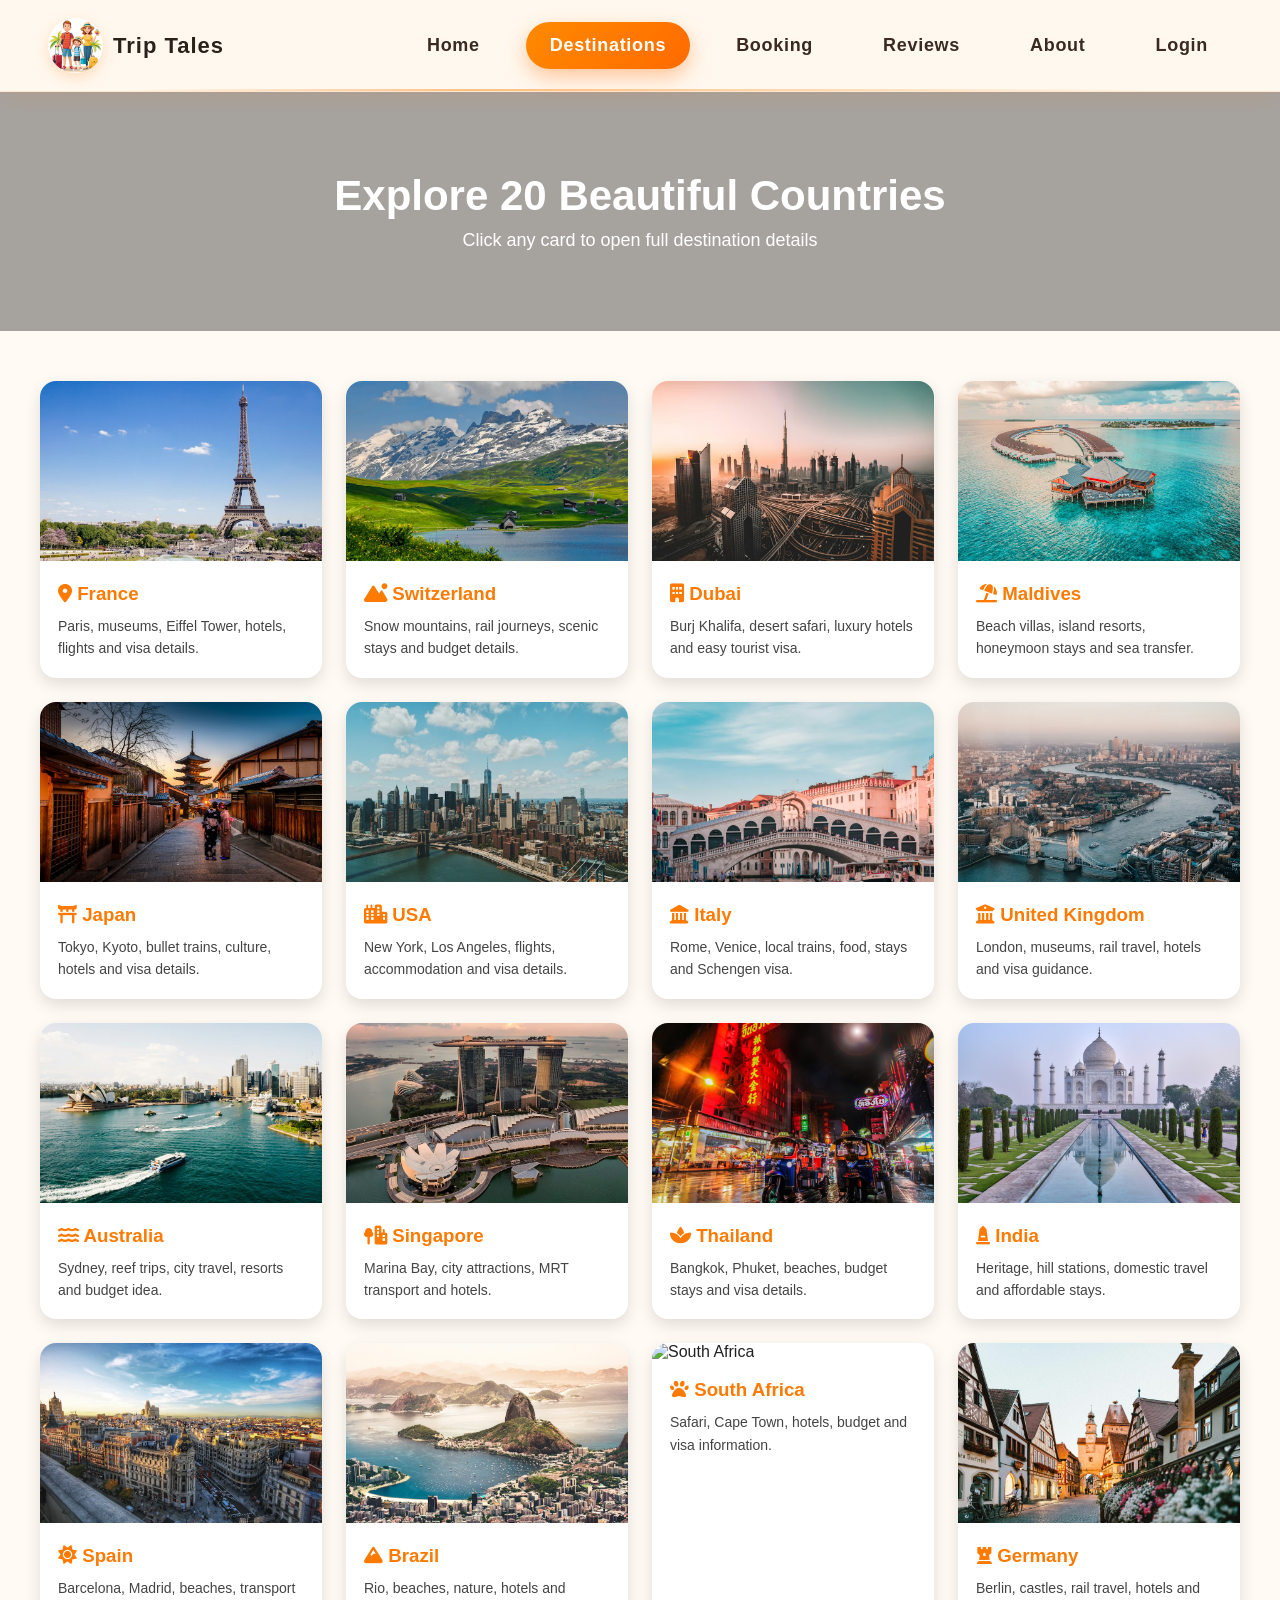
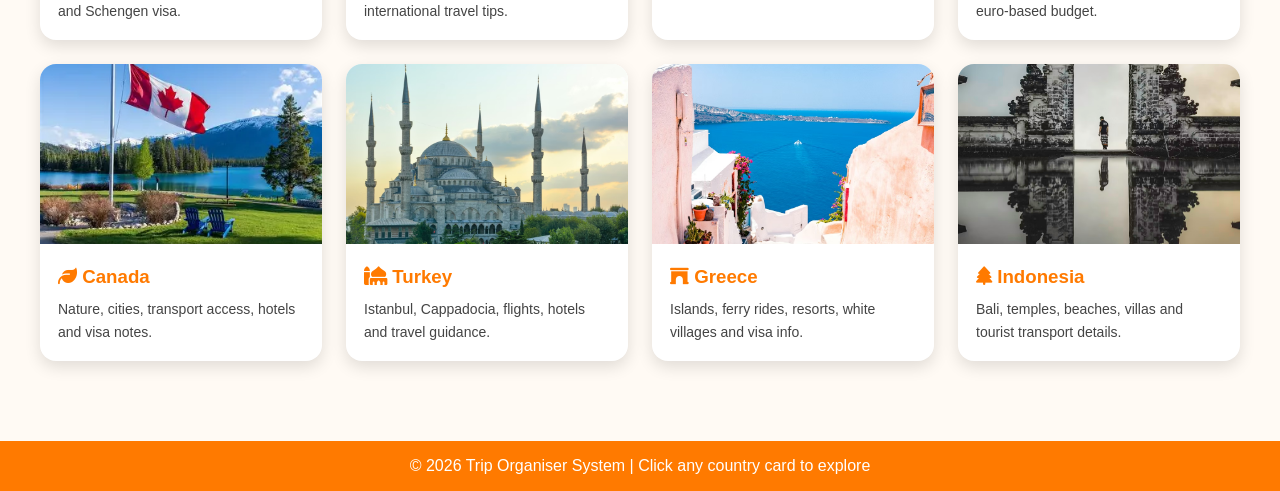
==== pages/country.html @ 57045359 "Add files via upload" ====
<!DOCTYPE html>
<html lang="en">
<head>
  <meta charset="UTF-8">
  <meta name="viewport" content="width=device-width, initial-scale=1.0">
  <title>Country Details - Trip Organiser</title>

  <link rel="stylesheet" href="../css/country.css">
  <link rel="stylesheet" href="../libraries/animations.css">

  <link href="https://fonts.googleapis.com/icon?family=Material+Icons" rel="stylesheet">
  <link rel="stylesheet" href="https://cdnjs.cloudflare.com/ajax/libs/font-awesome/6.5.1/css/all.min.css">
  <link href="https://unpkg.com/aos@2.3.1/dist/aos.css" rel="stylesheet">
</head>

<body>

  <header class="slide-down">
    <div class="logo-section">
      <img 
        src="../images/logo.png" 
        alt="Trip Tales Logo" 
        class="logo-img"
      >
      <h2>Trip Tales</h2>
    </div>

    <nav>
      <a href="../index.html">Home</a>
      <a href="destinations.html" class="active">Destinations</a>
      <a href="online.html">Booking</a>
      <a href="reviews.html">Reviews</a>
      <a href="about.html">About</a>
      <a href="login.html">Login</a>
    </nav>
  </header>

  <section class="hero fade-in" id="hero">
    <div class="hero-content slide-up" data-aos="fade-up">
      <h1 id="countryName">Country</h1>
      <p id="countryTagline">Explore full travel details</p>
    </div>
  </section>

  <section class="section hover-lift" data-aos="fade-up">
    <div class="section-header">
      <span class="material-icons float">place</span>
      Tourist Spots
    </div>

    <div class="section-body">
      <img id="spotsImage" src="" alt="Tourist spots">
      <div class="text">
        <h3><i class="fa-solid fa-location-dot"></i> Available Tourist Spots</h3>
        <p id="spotsText"></p>
      </div>
    </div>
  </section>

  <section class="section hover-lift" data-aos="fade-up" data-aos-delay="100">
    <div class="section-header">
      <span class="material-icons float">flight_takeoff</span>
      Transportation Facility
    </div>

    <div class="section-body">
      <img id="transportImage" src="" alt="Transport">
      <div class="text">
        <h3><i class="fa-solid fa-plane"></i> Transportation Details</h3>
        <p id="transportText"></p>
      </div>
    </div>
  </section>

  <section class="section hover-lift" data-aos="fade-up" data-aos-delay="200">
    <div class="section-header">
      <span class="material-icons float">hotel</span>
      Hotels and Accommodation
    </div>

    <div class="section-body">
      <img id="hotelImage" src="" alt="Hotel">
      <div class="text">
        <h3><i class="fa-solid fa-hotel"></i> Accommodation Details</h3>
        <p id="hotelText"></p>
      </div>
    </div>
  </section>

  <section class="info-grid">
    <div class="mini-card hover-lift" data-aos="zoom-in" data-aos-delay="50">
      <span class="material-icons float">payments</span>
      <h3>Budget Idea</h3>
      <p id="budgetText"></p>
    </div>

    <div class="mini-card hover-lift" data-aos="zoom-in" data-aos-delay="100">
      <span class="material-icons float">currency_exchange</span>
      <h3>Currency</h3>
      <p id="currencyText"></p>
    </div>

    <div class="mini-card hover-lift" data-aos="zoom-in" data-aos-delay="150">
      <span class="material-icons float">info</span>
      <h3>Special Info</h3>
      <p id="specialText"></p>
    </div>

    <div class="mini-card hover-lift" data-aos="zoom-in" data-aos-delay="200">
      <span class="material-icons float">badge</span>
      <h3>Visa Details</h3>
      <p id="visaText"></p>
    </div>
  </section>

  <footer class="fade-in">
    <p id="footerText">&copy; 2026 Trip Organiser System</p>
  </footer>

  <script>
    const countryData = {
      france: {
        name: "France",
        tagline: "Paris, art, romance and beautiful city travel",
        hero: "../images/country/France.avif",
        spotsImage: "../images/spot/France.avif",
        spots: "Eiffel Tower, Louvre Museum, Notre-Dame Cathedral, Disneyland Paris and Seine river cruises are the major tourist attractions.",
        transportImage: "../images/transport/France.avif",
        transport: "International flights are available to Paris. Within France, metro, buses, taxis and high-speed trains are convenient and tourist-friendly.",
        hotelImage: "../images/accomodation/France.avif",
        hotel: "Budget hotels start from €70. Mid-range stays cost €120–€220. Luxury stays are higher. Hostels and apartments are also available.",
        budget: "Approximate budget: ₹1.5 lakh to ₹3 lakh depending on trip duration and hotel type.",
        currency: "Euro (€). Card payments are common and currency exchange is easily available.",
        special: "Best months are April to June and September to October. Learn simple French greetings for easier interaction.",
        visa: "Schengen visa required for Indian tourists with passport, travel plan and financial proof."
      },

      switzerland: {
        name: "Switzerland",
        tagline: "Snow mountains, rail journeys and scenic valleys",
        hero: "../images/country/Switzerland.avif",
        spotsImage: "../images/spot/Switzerland.avif",
        spots: "Interlaken, Jungfraujoch, Lucerne, Zurich and Mount Titlis are very popular tourist places.",
        transportImage: "../images/transport/Switzerland.jpeg",
        transport: "Flights connect through European hubs. Swiss railways are highly efficient. Buses, mountain trains and cable cars are widely used.",
        hotelImage: "../images/accomodation/Switzerland.avif",
        hotel: "Budget hotels cost CHF 80–140. Mid-range stays cost CHF 150–250. Resorts and scenic stays are also available.",
        budget: "Approximate budget: ₹2 lakh to ₹4 lakh.",
        currency: "Swiss Franc (CHF). Cards are accepted in most places.",
        special: "Carry warm clothes even in cooler months. Scenic train routes are a highlight.",
        visa: "Schengen visa required."
      },

      dubai: {
        name: "Dubai",
        tagline: "Luxury city, shopping and desert adventure",
        hero: "../images/country/Dubai.avif",
        spotsImage: "../images/spot/Dubai.avif",
        spots: "Burj Khalifa, Dubai Mall, Palm Jumeirah, Marina and Desert Safari are top attractions.",
        transportImage: "../images/transport/Dubai.avif",
        transport: "Direct flights from India are common. Dubai Metro, taxis and rental cars are easily available.",
        hotelImage: "../images/accomodation/Dubai.avif",
        hotel: "Budget stays start around AED 150. Mid-range stays AED 300–700. Luxury hotels are premium.",
        budget: "Approximate budget: ₹80,000 to ₹2 lakh.",
        currency: "UAE Dirham (AED).",
        special: "Respect local laws and modest dressing rules in public areas.",
        visa: "Tourist visa required, usually easy to obtain."
      },

      maldives: {
        name: "Maldives",
        tagline: "Blue water, beach villas and peaceful island stays",
        hero: "../images/country/Maldives.avif",
        spotsImage: "../images/spot/Maldives.avif",
        spots: "Male, Maafushi, private island resorts, coral reefs and water sports beaches are famous.",
        transportImage: "../images/transport/Maldives.avif",
        transport: "Flights land in Male. Speedboats and seaplanes are used for island transfers.",
        hotelImage: "../images/accomodation/Maldives.avif",
        hotel: "Guesthouses are affordable, while beach resorts and water villas are premium accommodation choices.",
        budget: "Approximate budget: ₹1 lakh to ₹3 lakh.",
        currency: "Maldivian Rufiyaa (MVR), though USD is often used.",
        special: "Best for honeymoon and beach vacations. Island transfer costs should be planned.",
        visa: "Visa on arrival for tourists."
      },

      japan: {
        name: "Japan",
        tagline: "Technology, tradition and unforgettable city culture",
        hero: "../images/country/Japan.avif",
        spotsImage: "../images/spot/Japan.avif",
        spots: "Tokyo, Kyoto, Osaka, Mount Fuji and Nara are highly visited tourist destinations.",
        transportImage: "../images/transport/Japan.jpg",
        transport: "International flights are available. Japan has bullet trains, subways and buses with excellent time management.",
        hotelImage: "../images/accomodation/Japan.avif",
        hotel: "Capsule hotels, business hotels, ryokans and luxury hotels are available.",
        budget: "Approximate budget: ₹1.5 lakh to ₹3 lakh.",
        currency: "Japanese Yen (JPY).",
        special: "Public discipline is very important. Keep cash for some smaller places.",
        visa: "Tourist visa required."
      },

      usa: {
        name: "USA",
        tagline: "Big cities, famous landmarks and diverse travel experiences",
        hero: "../images/country/USA.avif",
        spotsImage: "../images/spot/USA.avif",
        spots: "New York City, Los Angeles, Las Vegas, San Francisco and Washington DC are top tourist areas.",
        transportImage: "../images/transport/USA.webp",
        transport: "Long-haul international flights are common. Domestic flights, subways, buses and car rentals are widely used.",
        hotelImage: "../images/accomodation/USA.avif",
        hotel: "Hotels range from budget motels to luxury city stays depending on the state and city.",
        budget: "Approximate budget: ₹2 lakh to ₹5 lakh.",
        currency: "US Dollar (USD).",
        special: "Travel insurance is useful. Distances between cities can be large.",
        visa: "US tourist visa required."
      },

      italy: {
        name: "Italy",
        tagline: "History, food, canals and ancient architecture",
        hero: "../images/country/Italy.avif",
        spotsImage: "../images/spot/Italy.avif",
        spots: "Rome, Venice, Florence, Milan and the Amalfi Coast are famous tourist destinations.",
        transportImage: "../images/transport/Italy.avif",
        transport: "International flights arrive in Rome and Milan. Trains and buses are excellent for city-to-city travel.",
        hotelImage: "../images/accomodation/Italy.avif",
        hotel: "Budget hostels, boutique hotels and luxury heritage stays are available.",
        budget: "Approximate budget: ₹1.5 lakh to ₹3 lakh.",
        currency: "Euro (€).",
        special: "Italian food and historical walks are major highlights.",
        visa: "Schengen visa required."
      },

      uk: {
        name: "United Kingdom",
        tagline: "Royal culture, museums and classic city travel",
        hero: "../images/country/UK.avif",
        spotsImage: "../images/spot/UK.avif",
        spots: "London, Edinburgh, Manchester, Stonehenge and Buckingham Palace are popular tourist places.",
        transportImage: "../images/transport/UK.jpg",
        transport: "Direct flights are available. Underground trains, buses and intercity rail are convenient.",
        hotelImage: "../images/accomodation/UK.avif",
        hotel: "Hotels range from budget inns to premium city hotels.",
        budget: "Approximate budget: ₹2 lakh to ₹4 lakh.",
        currency: "Pound Sterling (GBP).",
        special: "Weather can change quickly. Carry layers.",
        visa: "UK tourist visa required."
      },

      australia: {
        name: "Australia",
        tagline: "Coastal beauty, city life and natural wonders",
        hero: "../images/country/Australia.avif",
        spotsImage: "../images/spot/Australia.avif",
        spots: "Sydney Opera House, Melbourne, Gold Coast and Great Barrier Reef are famous spots.",
        transportImage: "../images/transport/Australia.avif",
        transport: "Flights connect major cities. Domestic flights, trains, buses and car rentals are available.",
        hotelImage: "../images/accomodation/Australia.jpg",
        hotel: "Hotels, serviced apartments, beach resorts and hostels are common.",
        budget: "Approximate budget: ₹2 lakh to ₹5 lakh.",
        currency: "Australian Dollar (AUD).",
        special: "Seasons are opposite to India, so plan accordingly.",
        visa: "Tourist visa required."
      },

      singapore: {
        name: "Singapore",
        tagline: "Modern city, gardens and efficient transport",
        hero: "../images/country/Singapore.avif",
        spotsImage: "../images/spot/Singapore.avif",
        spots: "Marina Bay Sands, Sentosa, Gardens by the Bay and Universal Studios are famous attractions.",
        transportImage: "../images/transport/Singapore.jpg",
        transport: "Direct flights from India are common. MRT, buses and taxis are very efficient.",
        hotelImage: "../images/accomodation/Singapore.avif",
        hotel: "Budget hotels, family hotels and premium city stays are easily available.",
        budget: "Approximate budget: ₹1 lakh to ₹2 lakh.",
        currency: "Singapore Dollar (SGD).",
        special: "City is very clean and follows strict public rules.",
        visa: "Tourist visa required."
      },

      thailand: {
        name: "Thailand",
        tagline: "Budget-friendly beaches, food and nightlife",
        hero: "../images/country/Thailand.avif",
        spotsImage: "../images/spot/Thailand.avif",
        spots: "Bangkok, Phuket, Pattaya, Krabi and Chiang Mai are popular destinations.",
        transportImage: "../images/transport/Thailand.avif",
        transport: "Direct flights are available. Tuk-tuks, buses, taxis and ferries are commonly used.",
        hotelImage: "../images/accomodation/Thailand.avif",
        hotel: "Very good budget hotels, beach resorts and villas are available.",
        budget: "Approximate budget: ₹50,000 to ₹1.5 lakh.",
        currency: "Thai Baht (THB).",
        special: "Popular for shopping, beaches and budget travel.",
        visa: "Tourist rules vary; check current visa policy before travel."
      },

      india: {
        name: "India",
        tagline: "Culture, diversity and memorable domestic travel",
        hero: "../images/country/India.avif",
        spotsImage: "../images/spot/India.avif",
        spots: "Taj Mahal, Goa, Kerala, Jaipur, Manali and Varanasi are major tourist places.",
        transportImage: "../images/transport/India.jpg",
        transport: "Domestic flights, trains, buses, taxis and rental cars are widely available.",
        hotelImage: "../images/accomodation/India.avif",
        hotel: "Affordable lodges, premium hotels, beach resorts and heritage stays are available.",
        budget: "Approximate budget: ₹20,000 to ₹1 lakh depending on destination.",
        currency: "Indian Rupee (INR).",
        special: "Very diverse climate and food culture. Plan region-wise.",
        visa: "No visa needed for domestic Indian travel."
      },

      spain: {
        name: "Spain",
        tagline: "Architecture, beaches and lively culture",
        hero: "../images/country/Spain.avif",
        spotsImage: "../images/spot/Spain.avif",
        spots: "Barcelona, Madrid, Seville, Valencia and Ibiza are top tourist destinations.",
        transportImage: "../images/transport/Spain.webp",
        transport: "Flights arrive in Madrid and Barcelona. Trains, metros and buses are well connected.",
        hotelImage: "../images/accomodation/Spain.jpg",
        hotel: "Budget stays, boutique hotels and beach resorts are available.",
        budget: "Approximate budget: ₹1.5 lakh to ₹3 lakh.",
        currency: "Euro (€).",
        special: "Late dinners and lively nightlife are common.",
        visa: "Schengen visa required."
      },

      brazil: {
        name: "Brazil",
        tagline: "Beaches, festivals and natural beauty",
        hero: "../images/country/Brazil.avif",
        spotsImage: "../images/spot/Brazil.avif",
        spots: "Rio de Janeiro, Christ the Redeemer, Amazon region and Iguazu Falls are famous attractions.",
        transportImage: "../images/transport/Brazil.jpg",
        transport: "Long-haul international flights are needed. Domestic flights and buses are available.",
        hotelImage: "../images/accomodation/Brazil.avif",
        hotel: "Hotels, beach stays and serviced apartments are available in tourist cities.",
        budget: "Approximate budget: ₹2 lakh to ₹4 lakh.",
        currency: "Brazilian Real (BRL).",
        special: "Popular for carnival, football culture and beaches.",
        visa: "Tourist entry rules should be checked before travel."
      },

      southafrica: {
        name: "South Africa",
        tagline: "Wildlife, scenic coasts and safari adventure",
        hero: "../images/country/SouthAfrica.avif",
        spotsImage: "../images/spot/SouthAfrica.avif",
        spots: "Cape Town, Table Mountain, Kruger National Park and Garden Route are popular attractions.",
        transportImage: "../images/transport/SouthAfrica.jpg",
        transport: "Flights connect via major hubs. Internal flights, tourist buses and rental cars are used.",
        hotelImage: "../images/accomodation/SouthAfrica.jpg",
        hotel: "Safari lodges, city hotels and coastal resorts are available.",
        budget: "Approximate budget: ₹1.5 lakh to ₹3 lakh.",
        currency: "South African Rand (ZAR).",
        special: "Safari booking in advance is recommended.",
        visa: "Tourist visa required."
      },

      germany: {
        name: "Germany",
        tagline: "Historic cities, castles and rail travel",
        hero: "../images/country/Germany.avif",
        spotsImage: "../images/spot/Germany.avif",
        spots: "Berlin, Munich, Cologne, Black Forest and Neuschwanstein Castle are famous tourist places.",
        transportImage: "../images/transport/Germany.webp",
        transport: "Flights arrive in major cities. Germany has one of the best rail networks in Europe.",
        hotelImage: "../images/accomodation/Germany.jpg",
        hotel: "City hotels, family stays and premium hotels are widely available.",
        budget: "Approximate budget: ₹1.5 lakh to ₹3 lakh.",
        currency: "Euro (€).",
        special: "Train travel is highly convenient for tourists.",
        visa: "Schengen visa required."
      },

      canada: {
        name: "Canada",
        tagline: "Lakes, mountains and clean modern cities",
        hero: "../images/country/Canada.webp",
        spotsImage: "../images/spot/Canada.jpg",
        spots: "Toronto, Vancouver, Niagara Falls, Banff and Montreal are popular tourist areas.",
        transportImage: "../images/transport/Canada.jpg",
        transport: "International flights are available. Domestic flights, trains, buses and rental cars are used.",
        hotelImage: "../images/accomodation/Canada.avif",
        hotel: "Hotels, cabins, city stays and nature lodges are available.",
        budget: "Approximate budget: ₹2 lakh to ₹4 lakh.",
        currency: "Canadian Dollar (CAD).",
        special: "Cold weather gear is needed in many months.",
        visa: "Tourist visa required."
      },

      turkey: {
        name: "Turkey",
        tagline: "Historic mosques, balloons and cultural markets",
        hero: "../images/country/Turkey.avif",
        spotsImage: "../images/spot/Turkey.avif",
        spots: "Istanbul, Cappadocia, Pamukkale and Antalya are leading tourist places.",
        transportImage: "../images/transport/Turkey.webp",
        transport: "Flights are available to Istanbul. Domestic flights, buses and taxis are convenient.",
        hotelImage: "../images/accomodation/Turkey.jpg",
        hotel: "City hotels, cave hotels and beach resorts are available.",
        budget: "Approximate budget: ₹1.2 lakh to ₹2.5 lakh.",
        currency: "Turkish Lira (TRY).",
        special: "Cappadocia balloon rides are a famous attraction.",
        visa: "Tourist visa or e-visa may be needed depending on nationality."
      },

      greece: {
        name: "Greece",
        tagline: "White villages, islands and sea-side beauty",
        hero: "../images/country/Greece.avif",
        spotsImage: "../images/spot/Greece.avif",
        spots: "Santorini, Athens, Mykonos and Crete are among the most visited destinations.",
        transportImage: "../images/transport/Greece.jpg",
        transport: "Flights connect to Athens. Ferries, buses and rental cars are used for island travel.",
        hotelImage: "../images/accomodation/Greece.jpg",
        hotel: "Sea-view hotels, island resorts and boutique stays are available.",
        budget: "Approximate budget: ₹1.5 lakh to ₹3 lakh.",
        currency: "Euro (€).",
        special: "Island hopping is a major attraction.",
        visa: "Schengen visa required."
      },

      indonesia: {
        name: "Indonesia",
        tagline: "Bali beaches, temples and villa holidays",
        hero: "../images/country/Indonesia.avif",
        spotsImage: "../images/spot/Indonesia.avif",
        spots: "Bali, Ubud, Jakarta, Komodo Islands and temple regions are popular attractions.",
        transportImage: "../images/transport/Indonesia.jpg",
        transport: "Flights arrive in Bali and Jakarta. Scooters, taxis, boats and private cars are used locally.",
        hotelImage: "../images/accomodation/Indonesia.jpg",
        hotel: "Budget stays, villas, resorts and private pool stays are very common.",
        budget: "Approximate budget: ₹80,000 to ₹2 lakh.",
        currency: "Indonesian Rupiah (IDR).",
        special: "Bali is one of the most popular destinations for leisure and honeymoon trips.",
        visa: "Tourist visa rules vary; check current entry requirements."
      }
    };

    const params = new URLSearchParams(window.location.search);
    const key = params.get("country");
    const data = countryData[key];

    if (data) {
      countryName.textContent = data.name;
      countryTagline.textContent = data.tagline;
      hero.style.backgroundImage = `linear-gradient(rgba(0,0,0,0.35), rgba(0,0,0,0.35)), url('${data.hero}')`;

      spotsImage.src = data.spotsImage;
      spotsText.textContent = data.spots;

      transportImage.src = data.transportImage;
      transportText.textContent = data.transport;

      hotelImage.src = data.hotelImage;
      hotelText.textContent = data.hotel;

      budgetText.textContent = data.budget;
      currencyText.textContent = data.currency;
      specialText.textContent = data.special;
      visaText.textContent = data.visa;

      footerText.textContent = `© 2026 Trip Organiser System | ${data.name} travel details`;
    } else {
      countryName.textContent = "Destination Not Found";
      countryTagline.textContent = "Please go back and select a country card.";
      window.location.href = "destinations.html";
    }
  </script>

  <script src="../js/auth.js"></script>
  <script src="https://unpkg.com/aos@2.3.1/dist/aos.js"></script>

  <script>
    AOS.init({
      duration: 1000,
      once: true
    });
  </script>

</body>
</html>
---- css/country.css ----
/* ===============================
   GLOBAL STYLES
================================ */
* {
  margin: 0;
  padding: 0;
  box-sizing: border-box;
  font-family: 'Trebuchet MS', 'Poppins', Arial, sans-serif;
}

body {
  background: #fffaf4;
  color: #2b211b;
}


/* ===============================
   HEADER SECTION
================================ */
header {
  width: 100%;
  height: 92px;
  padding: 0 48px;

  display: flex;
  align-items: center;
  justify-content: space-between;

  background: rgba(255, 248, 238, 0.90);
  backdrop-filter: blur(12px);
  -webkit-backdrop-filter: blur(12px);

  position: sticky;
  top: 0;
  z-index: 1000;

  box-shadow: 0 6px 22px rgba(255, 122, 0, 0.10);
  border-bottom: 1px solid rgba(255, 170, 90, 0.22);
}

header::after {
  content: "";
  position: absolute;
  left: 10%;
  bottom: 0;

  width: 80%;
  height: 2px;

  background: linear-gradient(
    90deg,
    transparent,
    rgba(255, 122, 0, 0.45),
    rgba(255, 190, 120, 0.55),
    transparent
  );

  border-radius: 50px;
}


/* ===============================
   LOGO SECTION
================================ */
.logo-section {
  display: flex;
  align-items: center;
  gap: 10px;
}

.logo-section img {
  width: 55px;
  height: 55px;

  border-radius: 50%;
  object-fit: cover;
  display: block;

  background: white;
  box-shadow: 0 5px 14px rgba(255, 111, 0, 0.20);
  transition: 0.3s ease;
}

.logo-section img:hover {
  transform: rotate(-5deg) scale(1.06);
}

.logo-section h2 {
  color: #2b211b;
  font-size: 22px;
  font-weight: 800;
  letter-spacing: 1px;
}


/* ===============================
   NAVBAR SECTION
================================ */
nav {
  display: flex;
  align-items: center;
  gap: 22px;
}

nav a {
  text-decoration: none;
  color: #3b2a22;

  font-size: 18px;
  font-weight: 700;
  letter-spacing: 0.7px;

  padding: 13px 24px;
  border-radius: 35px;

  transition: all 0.35s ease;
}

nav a:hover {
  color: #ff7300;
  background: rgba(255, 122, 0, 0.10);

  transform: translateY(-3px);
  box-shadow: 0 8px 18px rgba(255, 122, 0, 0.18);
}

/* current page only */
nav a.active {
  color: white;
  background: linear-gradient(135deg, #ff8a00, #ff6a00);
  box-shadow: 0 8px 20px rgba(255, 106, 0, 0.35);
}

nav a.active:hover {
  color: white;
  transform: translateY(-3px) scale(1.03);
  box-shadow: 0 12px 25px rgba(255, 106, 0, 0.45);
}


/* ===============================
   HERO SECTION
================================ */
.hero {
  color: white;
  text-align: center;
  padding: 95px 20px;

  background-size: cover;
  background-position: center;
  position: relative;
}

.hero::before {
  content: "";
  position: absolute;
  inset: 0;

  background: rgba(0, 0, 0, 0.38);
}

.hero-content {
  position: relative;
  z-index: 1;
}

.hero h1 {
  font-size: 46px;
  margin-bottom: 10px;
}

.hero p {
  font-size: 18px;
}


/* ===============================
   MAIN SECTION
================================ */
.section {
  width: 90%;
  max-width: 1100px;
  margin: 35px auto;

  background: white;
  border-radius: 18px;
  overflow: hidden;

  box-shadow: 0 6px 18px rgba(0, 0, 0, 0.10);
}

.section-header {
  background: #ff7a00;
  color: white;

  padding: 16px 22px;

  font-size: 24px;
  font-weight: 800;

  display: flex;
  align-items: center;
  gap: 10px;
}

.section-body {
  display: flex;
  flex-wrap: wrap;
  gap: 25px;

  padding: 24px;
  align-items: center;
}

.section-body img {
  width: 320px;
  max-width: 100%;
  height: 220px;

  border-radius: 14px;
  object-fit: cover;
}


/* ===============================
   TEXT CONTENT
================================ */
.text {
  flex: 1;
  min-width: 260px;
}

.text h3 {
  color: #ff7a00;
  margin-bottom: 10px;
}

.text p {
  line-height: 1.8;
  color: #444;
  margin-bottom: 8px;
}


/* ===============================
   INFO GRID
================================ */
.info-grid {
  width: 90%;
  max-width: 1100px;
  margin: 35px auto;

  display: grid;
  grid-template-columns: repeat(auto-fit, minmax(220px, 1fr));
  gap: 20px;
}


/* ===============================
   MINI CARD
================================ */
.mini-card {
  background: white;
  border-radius: 16px;
  padding: 22px;

  text-align: center;

  box-shadow: 0 6px 16px rgba(0, 0, 0, 0.10);
  transition: 0.3s ease;
}

.mini-card:hover {
  transform: translateY(-6px);
  box-shadow: 0 12px 25px rgba(255, 122, 0, 0.18);
}

.mini-card .material-icons {
  font-size: 34px;
  color: #ff7a00;
  margin-bottom: 8px;
}

.mini-card h3 {
  color: #ff7a00;
  margin-bottom: 8px;
}

.mini-card p {
  line-height: 1.6;
  color: #444;
}


/* ===============================
   FOOTER
================================ */
footer {
  background: #ff7a00;
  color: white;

  text-align: center;
  padding: 16px;
  margin-top: 30px;

  font-weight: 800;
}


/* ===============================
   MEDIA QUERY - LAPTOP
================================ */
@media (max-width: 1200px) {
  header {
    padding: 0 28px;
  }

  nav {
    gap: 12px;
  }

  nav a {
    font-size: 16px;
    padding: 11px 18px;
  }

  .logo-section h2 {
    font-size: 20px;
  }
}


/* ===============================
   MEDIA QUERY - TABLET
================================ */
@media (max-width: 980px) {
  header {
    height: auto;
    padding: 16px 20px;

    flex-direction: column;
    gap: 14px;
  }

  nav {
    justify-content: center;
    flex-wrap: wrap;
    gap: 10px;
  }

  nav a {
    font-size: 14px;
    padding: 9px 15px;
  }

  .logo-section img {
    width: 50px;
    height: 50px;
  }

  .logo-section h2 {
    font-size: 21px;
  }

  .hero {
    padding: 75px 18px;
  }

  .hero h1 {
    font-size: 38px;
  }

  .hero p {
    font-size: 16px;
  }

  .section-body {
    justify-content: center;
    text-align: center;
  }

  .section-body img {
    width: 100%;
    height: 260px;
  }
}


/* ===============================
   MEDIA QUERY - MOBILE
================================ */
@media (max-width: 768px) {
  header {
    padding: 14px 16px;
  }

  nav {
    gap: 8px;
  }

  nav a {
    font-size: 13px;
    padding: 8px 12px;
  }

  .hero {
    padding: 65px 15px;
  }

  .hero h1 {
    font-size: 32px;
  }

  .hero p {
    font-size: 15px;
  }

  .section {
    width: 92%;
    margin: 28px auto;
  }

  .section-header {
    font-size: 21px;
    padding: 14px 18px;
  }

  .section-body {
    padding: 20px;
  }

  .section-body img {
    height: 230px;
  }

  .info-grid {
    width: 92%;
    grid-template-columns: 1fr;
  }
}


/* ===============================
   MEDIA QUERY - SMALL MOBILE
================================ */
@media (max-width: 480px) {
  header {
    padding: 12px;
  }

  .logo-section img {
    width: 45px;
    height: 45px;
  }

  .logo-section h2 {
    font-size: 19px;
  }

  nav {
    gap: 7px;
  }

  nav a {
    font-size: 12.5px;
    padding: 7px 11px;
  }

  .hero {
    padding: 55px 12px;
  }

  .hero h1 {
    font-size: 27px;
  }

  .hero p {
    font-size: 14px;
  }

  .section-header {
    font-size: 19px;
  }

  .section-body img {
    height: 200px;
  }

  .mini-card {
    padding: 18px;
  }
}
---- libraries/animations.css ----
@keyframes fadeIn {
  from {
    opacity: 0;
  }
  to {
    opacity: 1;
  }
}

.fade-in {
  animation: fadeIn 1s ease-in;
}

@keyframes slideUp {
  from {
    opacity: 0;
    transform: translateY(45px);
  }
  to {
    opacity: 1;
    transform: translateY(0);
  }
}

.slide-up {
  animation: slideUp 0.9s ease-out;
}

@keyframes slideDown {
  from {
    opacity: 0;
    transform: translateY(-45px);
  }
  to {
    opacity: 1;
    transform: translateY(0);
  }
}

.slide-down {
  animation: slideDown 0.9s ease-out;
}

@keyframes zoomInCustom {
  from {
    opacity: 0;
    transform: scale(0.85);
  }
  to {
    opacity: 1;
    transform: scale(1);
  }
}

.zoom-in {
  animation: zoomInCustom 0.9s ease;
}

@keyframes floatMove {
  0%, 100% {
    transform: translateY(0);
  }
  50% {
    transform: translateY(-12px);
  }
}

.float {
  animation: floatMove 3s ease-in-out infinite;
}

@keyframes pulseBtn {
  0%, 100% {
    transform: scale(1);
    box-shadow: 0 0 0 rgba(255, 122, 0, 0.4);
  }
  50% {
    transform: scale(1.04);
    box-shadow: 0 0 18px rgba(255, 122, 0, 0.5);
  }
}

.pulse {
  animation: pulseBtn 2s infinite;
}

.hover-lift {
  transition: transform 0.3s ease, box-shadow 0.3s ease;
}

.hover-lift:hover {
  transform: translateY(-8px);
  box-shadow: 0 12px 25px rgba(0, 0, 0, 0.2);
}
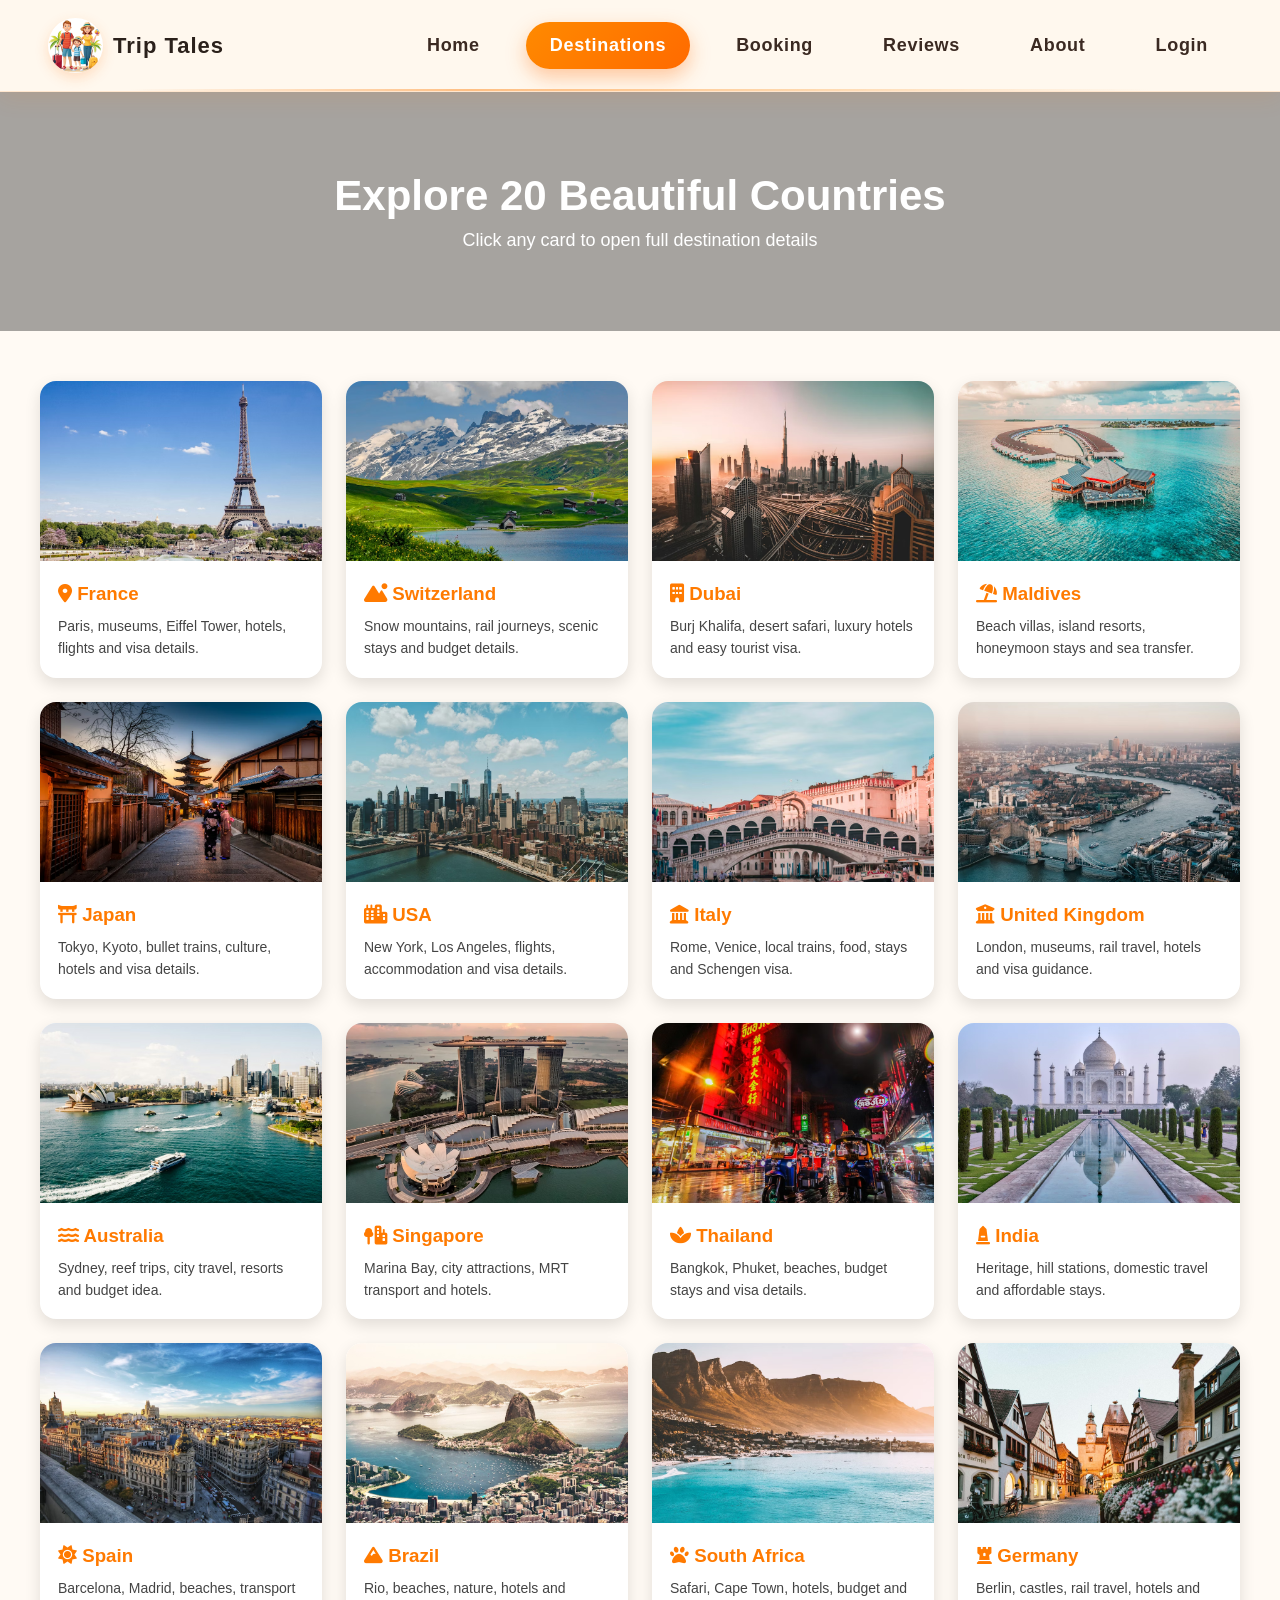
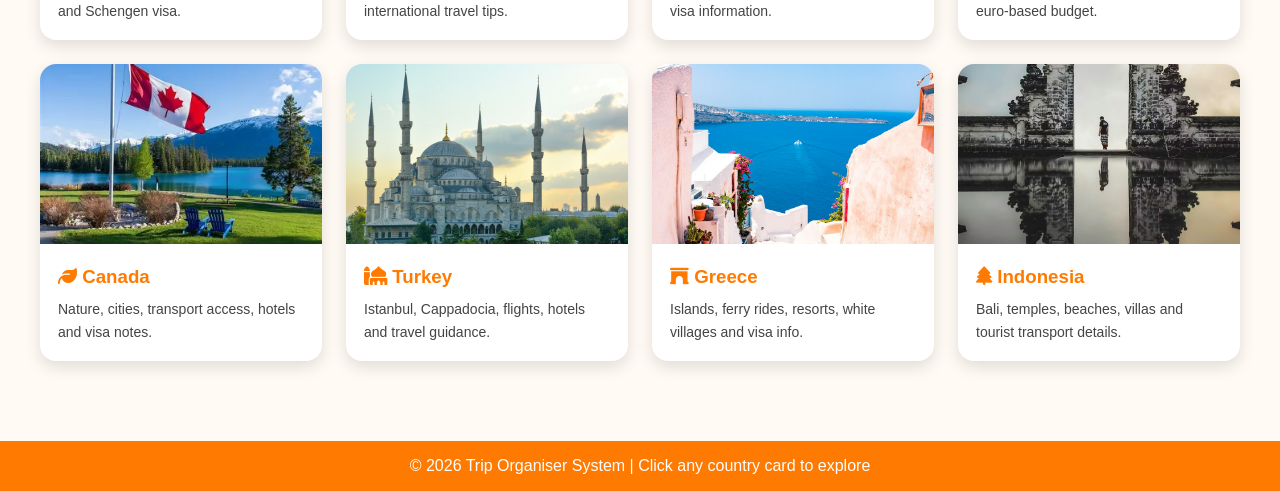
==== commit f5f72a1e: "Update country.html" ====
--- a/pages/country.html
+++ b/pages/country.html
@@ -346,12 +346,12 @@
       southafrica: {
         name: "South Africa",
         tagline: "Wildlife, scenic coasts and safari adventure",
-        hero: "../images/country/SouthAfrica.avif",
-        spotsImage: "../images/spot/SouthAfrica.avif",
+        hero: "../images/country/Southafrica.avif",
+        spotsImage: "../images/spot/Southafrica.avif",
         spots: "Cape Town, Table Mountain, Kruger National Park and Garden Route are popular attractions.",
-        transportImage: "../images/transport/SouthAfrica.jpg",
+        transportImage: "../images/transport/Southafrica.jpg",
         transport: "Flights connect via major hubs. Internal flights, tourist buses and rental cars are used.",
-        hotelImage: "../images/accomodation/SouthAfrica.jpg",
+        hotelImage: "../images/accomodation/Southafrica.jpg",
         hotel: "Safari lodges, city hotels and coastal resorts are available.",
         budget: "Approximate budget: ₹1.5 lakh to ₹3 lakh.",
         currency: "South African Rand (ZAR).",
@@ -482,4 +482,4 @@
   </script>
 
 </body>
-</html>+</html>
